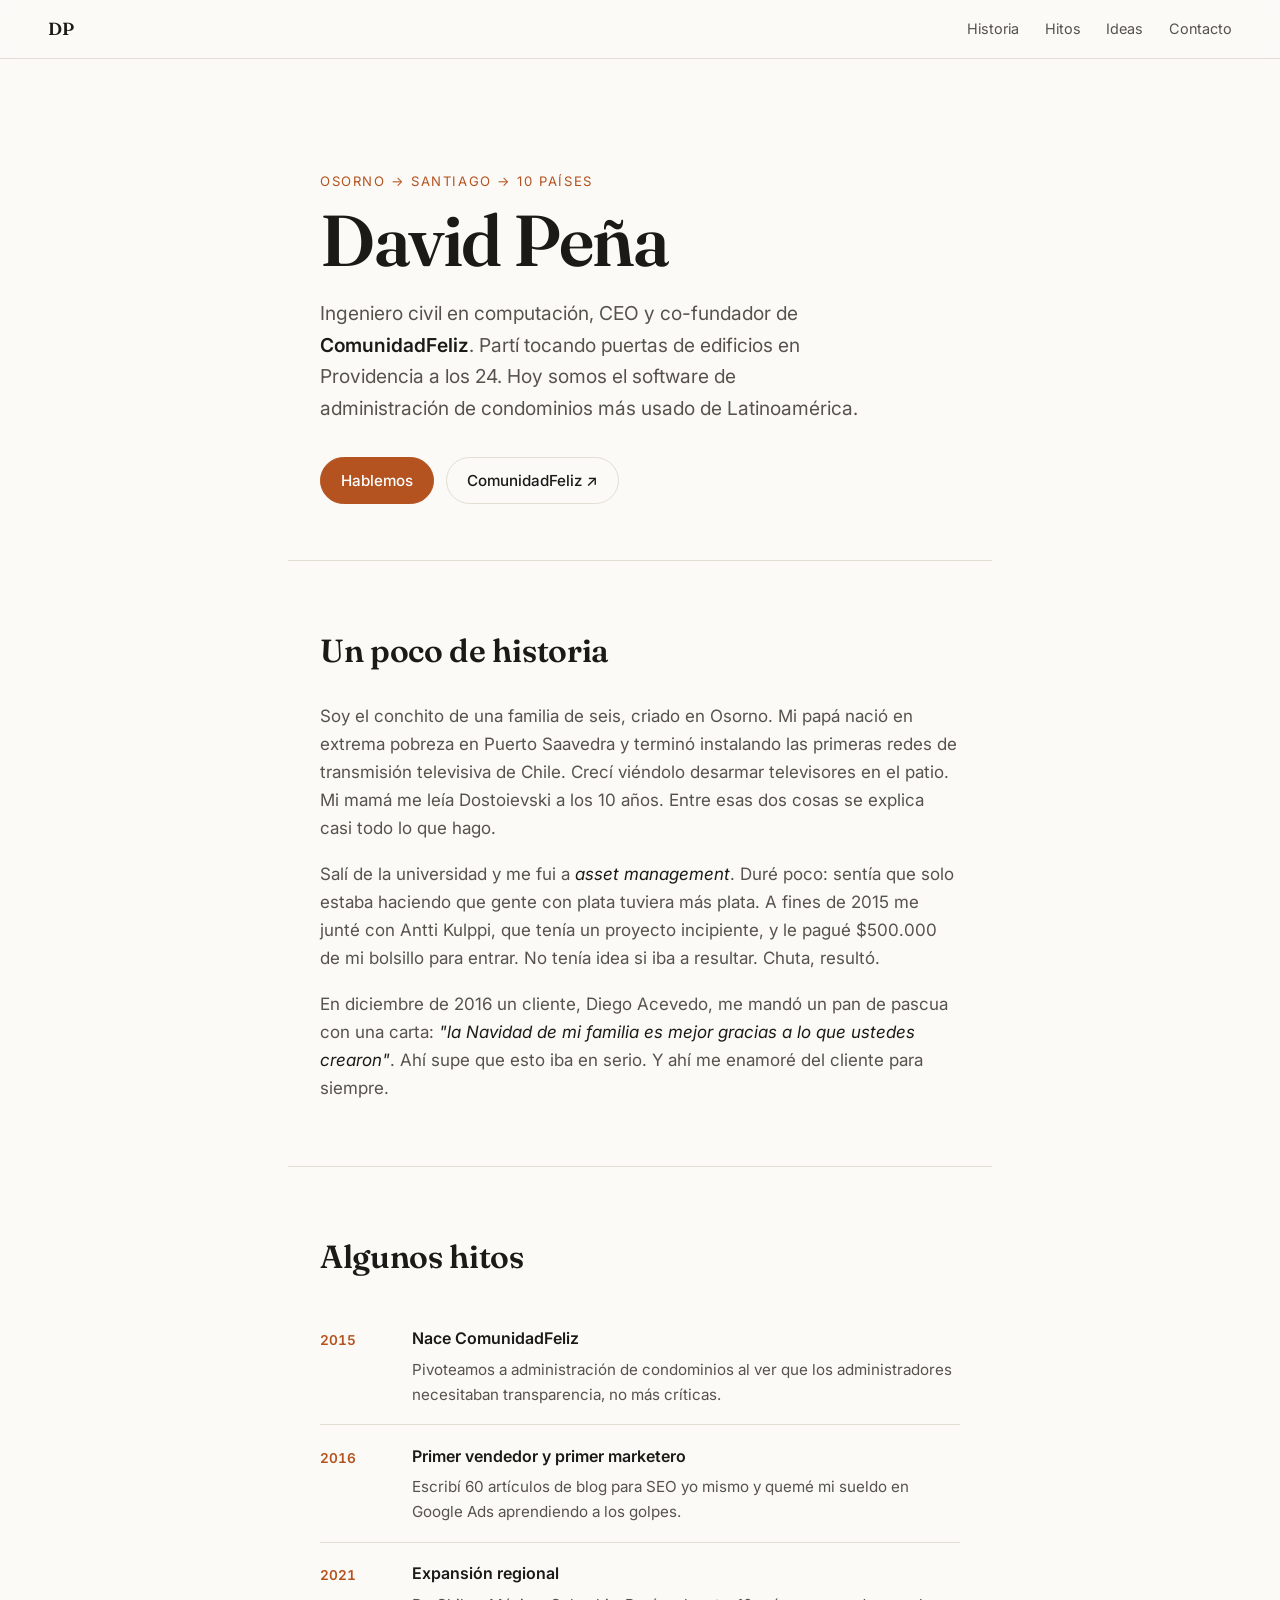
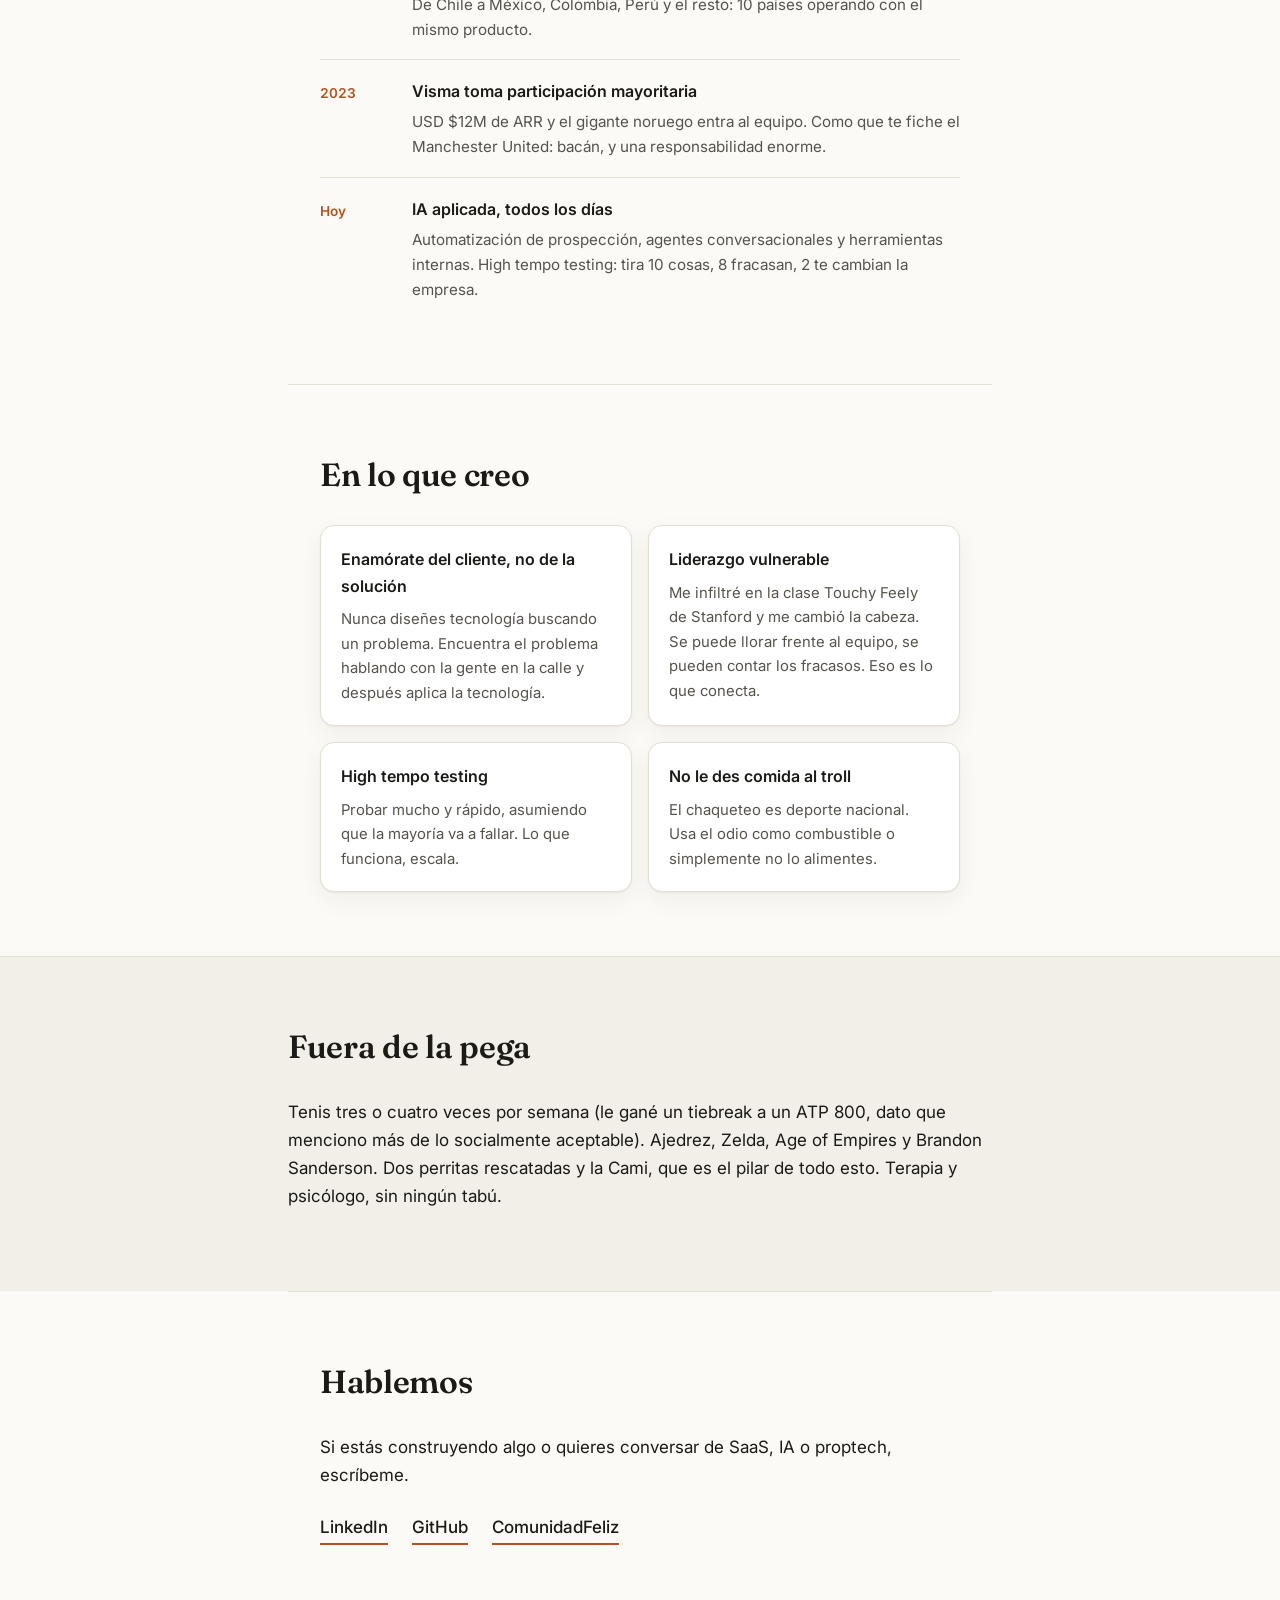
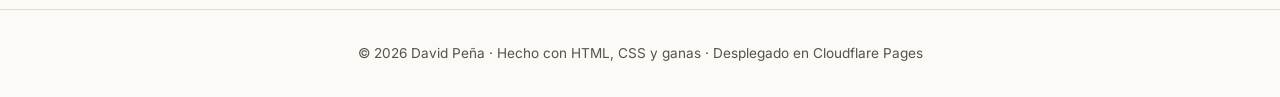
==== index.html @ cbbffc04 "Página personal de David Peña: HTML+CSS estático listo para Cloudflare Pages" ====
<!DOCTYPE html>
<html lang="es">
<head>
<meta charset="utf-8">
<meta name="viewport" content="width=device-width, initial-scale=1">
<title>David Peña — CEO & co-fundador de ComunidadFeliz</title>
<meta name="description" content="David Peña, ingeniero civil en computación, CEO y co-fundador de ComunidadFeliz. SaaS, proptech, inteligencia artificial y liderazgo desde la vulnerabilidad.">
<link rel="canonical" href="https://davidpena-web.pages.dev/">

<!-- Open Graph / redes sociales -->
<meta property="og:type" content="website">
<meta property="og:title" content="David Peña — CEO & co-fundador de ComunidadFeliz">
<meta property="og:description" content="De tocar puertas en Providencia a 10 países. SaaS, proptech e IA.">
<meta property="og:locale" content="es_CL">

<link rel="icon" href="data:image/svg+xml,<svg xmlns='http://www.w3.org/2000/svg' viewBox='0 0 100 100'><text y='.9em' font-size='90'>👋</text></svg>">
<link rel="preconnect" href="https://fonts.googleapis.com">
<link rel="preconnect" href="https://fonts.gstatic.com" crossorigin>
<link href="https://fonts.googleapis.com/css2?family=Fraunces:opsz,wght@9..144,400;9..144,600&family=Inter:wght@400;500;600&display=swap" rel="stylesheet">
<link rel="stylesheet" href="styles.css">
</head>
<body>

<a class="skip" href="#contenido">Saltar al contenido</a>

<header class="topbar">
  <span class="brand">DP</span>
  <nav>
    <a href="#historia">Historia</a>
    <a href="#hitos">Hitos</a>
    <a href="#ideas">Ideas</a>
    <a href="#contacto">Contacto</a>
  </nav>
</header>

<main id="contenido">

  <section class="hero">
    <p class="eyebrow">Osorno → Santiago → 10 países</p>
    <h1>David Peña</h1>
    <p class="lede">
      Ingeniero civil en computación, CEO y co-fundador de
      <strong>ComunidadFeliz</strong>. Partí tocando puertas de edificios en
      Providencia a los 24. Hoy somos el software de administración de
      condominios más usado de Latinoamérica.
    </p>
    <div class="cta">
      <a class="btn btn-primary" href="#contacto">Hablemos</a>
      <a class="btn" href="https://comunidadfeliz.cl" target="_blank" rel="noopener">ComunidadFeliz ↗</a>
    </div>
  </section>

  <section id="historia" class="block">
    <h2>Un poco de historia</h2>
    <div class="prose">
      <p>
        Soy el conchito de una familia de seis, criado en Osorno. Mi papá nació
        en extrema pobreza en Puerto Saavedra y terminó instalando las primeras
        redes de transmisión televisiva de Chile. Crecí viéndolo desarmar
        televisores en el patio. Mi mamá me leía Dostoievski a los 10 años.
        Entre esas dos cosas se explica casi todo lo que hago.
      </p>
      <p>
        Salí de la universidad y me fui a <em>asset management</em>. Duré poco:
        sentía que solo estaba haciendo que gente con plata tuviera más plata.
        A fines de 2015 me junté con Antti Kulppi, que tenía un proyecto
        incipiente, y le pagué $500.000 de mi bolsillo para entrar. No tenía
        idea si iba a resultar. Chuta, resultó.
      </p>
      <p>
        En diciembre de 2016 un cliente, Diego Acevedo, me mandó un pan de
        pascua con una carta: <em>"la Navidad de mi familia es mejor gracias a
        lo que ustedes crearon"</em>. Ahí supe que esto iba en serio. Y ahí me
        enamoré del cliente para siempre.
      </p>
    </div>
  </section>

  <section id="hitos" class="block">
    <h2>Algunos hitos</h2>
    <ul class="timeline">
      <li>
        <span class="year">2015</span>
        <div>
          <h3>Nace ComunidadFeliz</h3>
          <p>Pivoteamos a administración de condominios al ver que los administradores necesitaban transparencia, no más críticas.</p>
        </div>
      </li>
      <li>
        <span class="year">2016</span>
        <div>
          <h3>Primer vendedor y primer marketero</h3>
          <p>Escribí 60 artículos de blog para SEO yo mismo y quemé mi sueldo en Google Ads aprendiendo a los golpes.</p>
        </div>
      </li>
      <li>
        <span class="year">2021</span>
        <div>
          <h3>Expansión regional</h3>
          <p>De Chile a México, Colombia, Perú y el resto: 10 países operando con el mismo producto.</p>
        </div>
      </li>
      <li>
        <span class="year">2023</span>
        <div>
          <h3>Visma toma participación mayoritaria</h3>
          <p>USD $12M de ARR y el gigante noruego entra al equipo. Como que te fiche el Manchester United: bacán, y una responsabilidad enorme.</p>
        </div>
      </li>
      <li>
        <span class="year">Hoy</span>
        <div>
          <h3>IA aplicada, todos los días</h3>
          <p>Automatización de prospección, agentes conversacionales y herramientas internas. High tempo testing: tira 10 cosas, 8 fracasan, 2 te cambian la empresa.</p>
        </div>
      </li>
    </ul>
  </section>

  <section id="ideas" class="block">
    <h2>En lo que creo</h2>
    <div class="cards">
      <article class="card">
        <h3>Enamórate del cliente, no de la solución</h3>
        <p>Nunca diseñes tecnología buscando un problema. Encuentra el problema hablando con la gente en la calle y después aplica la tecnología.</p>
      </article>
      <article class="card">
        <h3>Liderazgo vulnerable</h3>
        <p>Me infiltré en la clase Touchy Feely de Stanford y me cambió la cabeza. Se puede llorar frente al equipo, se pueden contar los fracasos. Eso es lo que conecta.</p>
      </article>
      <article class="card">
        <h3>High tempo testing</h3>
        <p>Probar mucho y rápido, asumiendo que la mayoría va a fallar. Lo que funciona, escala.</p>
      </article>
      <article class="card">
        <h3>No le des comida al troll</h3>
        <p>El chaqueteo es deporte nacional. Usa el odio como combustible o simplemente no lo alimentes.</p>
      </article>
    </div>
  </section>

  <section class="block block-light">
    <h2>Fuera de la pega</h2>
    <p class="prose">
      Tenis tres o cuatro veces por semana (le gané un tiebreak a un ATP 800,
      dato que menciono más de lo socialmente aceptable). Ajedrez, Zelda,
      Age of Empires y Brandon Sanderson. Dos perritas rescatadas y la Cami,
      que es el pilar de todo esto. Terapia y psicólogo, sin ningún tabú.
    </p>
  </section>

  <section id="contacto" class="block">
    <h2>Hablemos</h2>
    <p class="prose">Si estás construyendo algo o quieres conversar de SaaS, IA o proptech, escríbeme.</p>
    <div class="links">
      <a href="https://www.linkedin.com/in/davidpenamartinez/" target="_blank" rel="noopener">LinkedIn</a>
      <a href="https://github.com/davidpenamartinez" target="_blank" rel="noopener">GitHub</a>
      <a href="https://comunidadfeliz.cl" target="_blank" rel="noopener">ComunidadFeliz</a>
    </div>
  </section>

</main>

<footer>
  <p>© <span id="year">2026</span> David Peña · Hecho con HTML, CSS y ganas · Desplegado en Cloudflare Pages</p>
</footer>

<script>
  document.getElementById('year').textContent = new Date().getFullYear();
</script>

</body>
</html>
---- styles.css ----
/* ---------------------------------------------------------------
   David Peña — hoja de estilos
   Todo en un solo archivo, sin frameworks ni build step.
   --------------------------------------------------------------- */

:root {
  --bg:        #fbfaf7;
  --bg-alt:    #f2efe8;
  --ink:       #1b1a17;
  --ink-soft:  #56534c;
  --line:      #e2ded3;
  --accent:    #b4531f;
  --card:      #ffffff;
  --shadow:    0 1px 2px rgba(27,26,23,.05), 0 8px 24px rgba(27,26,23,.05);
  --maxw:      44rem;
}

@media (prefers-color-scheme: dark) {
  :root {
    --bg:       #14130f;
    --bg-alt:   #1c1a15;
    --ink:      #f2efe8;
    --ink-soft: #a9a49a;
    --line:     #2e2b24;
    --accent:   #f0925a;
    --card:     #1c1a15;
    --shadow:   0 1px 2px rgba(0,0,0,.3), 0 8px 24px rgba(0,0,0,.25);
  }
}

* { box-sizing: border-box; }

html { scroll-behavior: smooth; }

body {
  margin: 0;
  background: var(--bg);
  color: var(--ink);
  font-family: 'Inter', -apple-system, BlinkMacSystemFont, 'Segoe UI', sans-serif;
  font-size: 17px;
  line-height: 1.65;
  -webkit-font-smoothing: antialiased;
}

.skip {
  position: absolute;
  left: -9999px;
}
.skip:focus {
  left: 1rem; top: 1rem;
  background: var(--accent); color: #fff;
  padding: .5rem 1rem; border-radius: 6px; z-index: 10;
}

/* --- Barra superior --- */
.topbar {
  position: sticky; top: 0; z-index: 5;
  display: flex; align-items: center; justify-content: space-between;
  gap: 1rem;
  padding: .9rem clamp(1rem, 5vw, 3rem);
  background: color-mix(in srgb, var(--bg) 85%, transparent);
  backdrop-filter: blur(10px);
  border-bottom: 1px solid var(--line);
}

.brand {
  font-family: 'Fraunces', Georgia, serif;
  font-weight: 600;
  font-size: 1.1rem;
  letter-spacing: .02em;
}

.topbar nav {
  display: flex;
  flex-wrap: wrap;
  gap: clamp(.75rem, 3vw, 1.6rem);
}

.topbar nav a {
  color: var(--ink-soft);
  text-decoration: none;
  font-size: .9rem;
  white-space: nowrap;
}
.topbar nav a:hover { color: var(--accent); }

/* --- Hero --- */
.hero {
  max-width: var(--maxw);
  margin: 0 auto;
  padding: clamp(3.5rem, 12vw, 7rem) clamp(1.25rem, 5vw, 2rem) clamp(2rem, 6vw, 3.5rem);
}

.eyebrow {
  margin: 0 0 .75rem;
  font-size: .82rem;
  letter-spacing: .12em;
  text-transform: uppercase;
  color: var(--accent);
}

h1 {
  font-family: 'Fraunces', Georgia, serif;
  font-weight: 600;
  font-size: clamp(2.75rem, 11vw, 4.5rem);
  line-height: 1.02;
  letter-spacing: -.02em;
  margin: 0 0 1.25rem;
}

.lede {
  font-size: clamp(1.05rem, 2.6vw, 1.2rem);
  color: var(--ink-soft);
  margin: 0 0 2rem;
  max-width: 34rem;
}
.lede strong { color: var(--ink); font-weight: 600; }

.cta { display: flex; flex-wrap: wrap; gap: .75rem; }

.btn {
  display: inline-block;
  padding: .65rem 1.25rem;
  border: 1px solid var(--line);
  border-radius: 999px;
  color: var(--ink);
  text-decoration: none;
  font-size: .95rem;
  font-weight: 500;
  transition: transform .15s ease, border-color .15s ease;
}
.btn:hover { transform: translateY(-1px); border-color: var(--accent); }

.btn-primary {
  background: var(--accent);
  border-color: var(--accent);
  color: #fff;
}

/* --- Bloques --- */
.block {
  max-width: var(--maxw);
  margin: 0 auto;
  padding: clamp(2.5rem, 8vw, 4rem) clamp(1.25rem, 5vw, 2rem);
  border-top: 1px solid var(--line);
}

.block-light {
  background: var(--bg-alt);
  max-width: none;
  border-top: 1px solid var(--line);
}
.block-light > * { max-width: var(--maxw); margin-inline: auto; }

h2 {
  font-family: 'Fraunces', Georgia, serif;
  font-weight: 600;
  font-size: clamp(1.6rem, 5vw, 2rem);
  letter-spacing: -.01em;
  margin: 0 0 1.5rem;
}

.prose p { margin: 0 0 1.1rem; color: var(--ink-soft); }
.prose p:last-child { margin-bottom: 0; }
.prose em { color: var(--ink); font-style: italic; }

/* --- Línea de tiempo --- */
.timeline { list-style: none; margin: 0; padding: 0; }

.timeline li {
  display: grid;
  grid-template-columns: 4.5rem 1fr;
  gap: 1.25rem;
  padding: 1.1rem 0;
  border-bottom: 1px solid var(--line);
}
.timeline li:last-child { border-bottom: 0; }

.year {
  font-variant-numeric: tabular-nums;
  font-size: .85rem;
  font-weight: 600;
  color: var(--accent);
  padding-top: .25rem;
}

.timeline h3 { margin: 0 0 .3rem; font-size: 1rem; font-weight: 600; }
.timeline p  { margin: 0; color: var(--ink-soft); font-size: .95rem; }

/* --- Tarjetas de ideas --- */
.cards {
  display: grid;
  grid-template-columns: repeat(auto-fit, minmax(15rem, 1fr));
  gap: 1rem;
}

.card {
  background: var(--card);
  border: 1px solid var(--line);
  border-radius: 14px;
  padding: 1.25rem;
  box-shadow: var(--shadow);
}
.card h3 { margin: 0 0 .5rem; font-size: 1rem; font-weight: 600; }
.card p  { margin: 0; color: var(--ink-soft); font-size: .93rem; }

/* --- Contacto --- */
.links { display: flex; flex-wrap: wrap; gap: 1.5rem; margin-top: 1.5rem; }
.links a {
  color: var(--ink);
  text-decoration: none;
  border-bottom: 2px solid var(--accent);
  padding-bottom: 2px;
  font-weight: 500;
}
.links a:hover { color: var(--accent); }

/* --- Pie --- */
footer {
  border-top: 1px solid var(--line);
  padding: 2rem clamp(1.25rem, 5vw, 2rem);
  text-align: center;
}
footer p { margin: 0; color: var(--ink-soft); font-size: .85rem; }

@media (prefers-reduced-motion: reduce) {
  html { scroll-behavior: auto; }
  .btn { transition: none; }
}
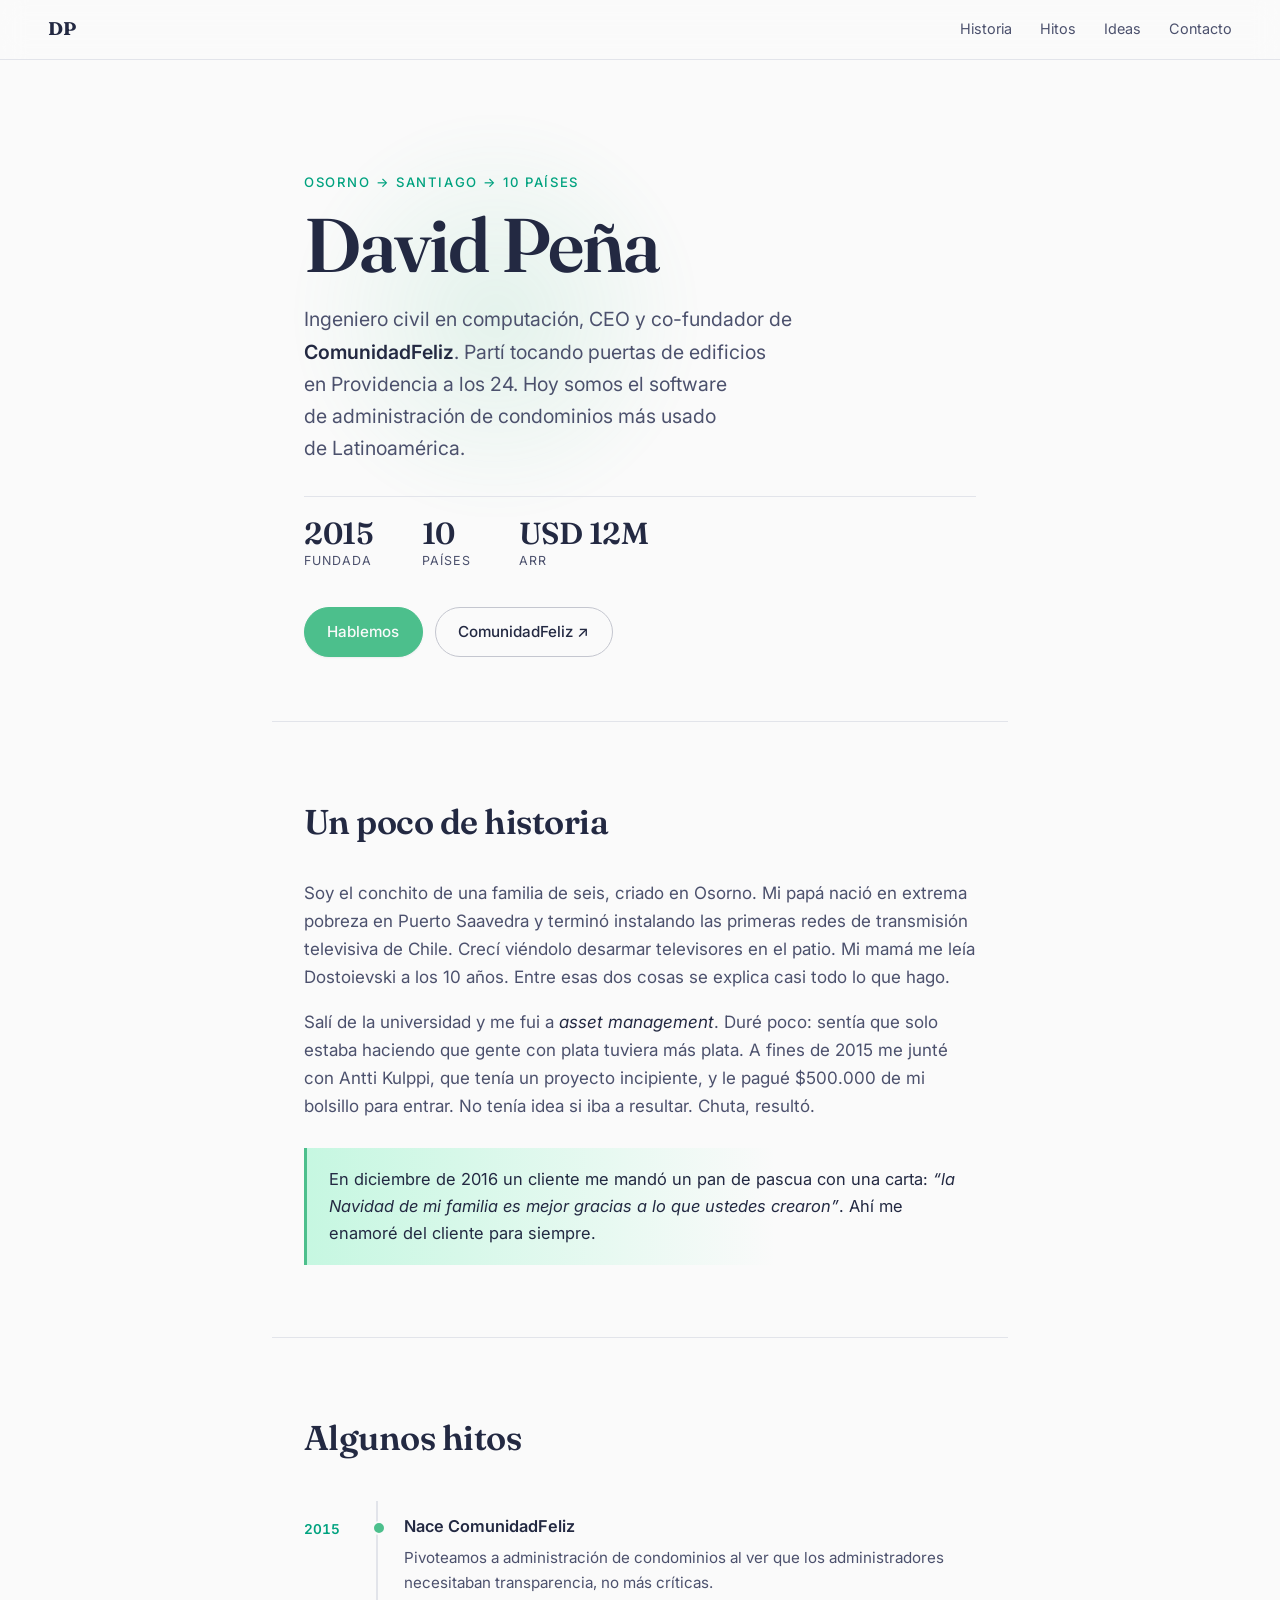
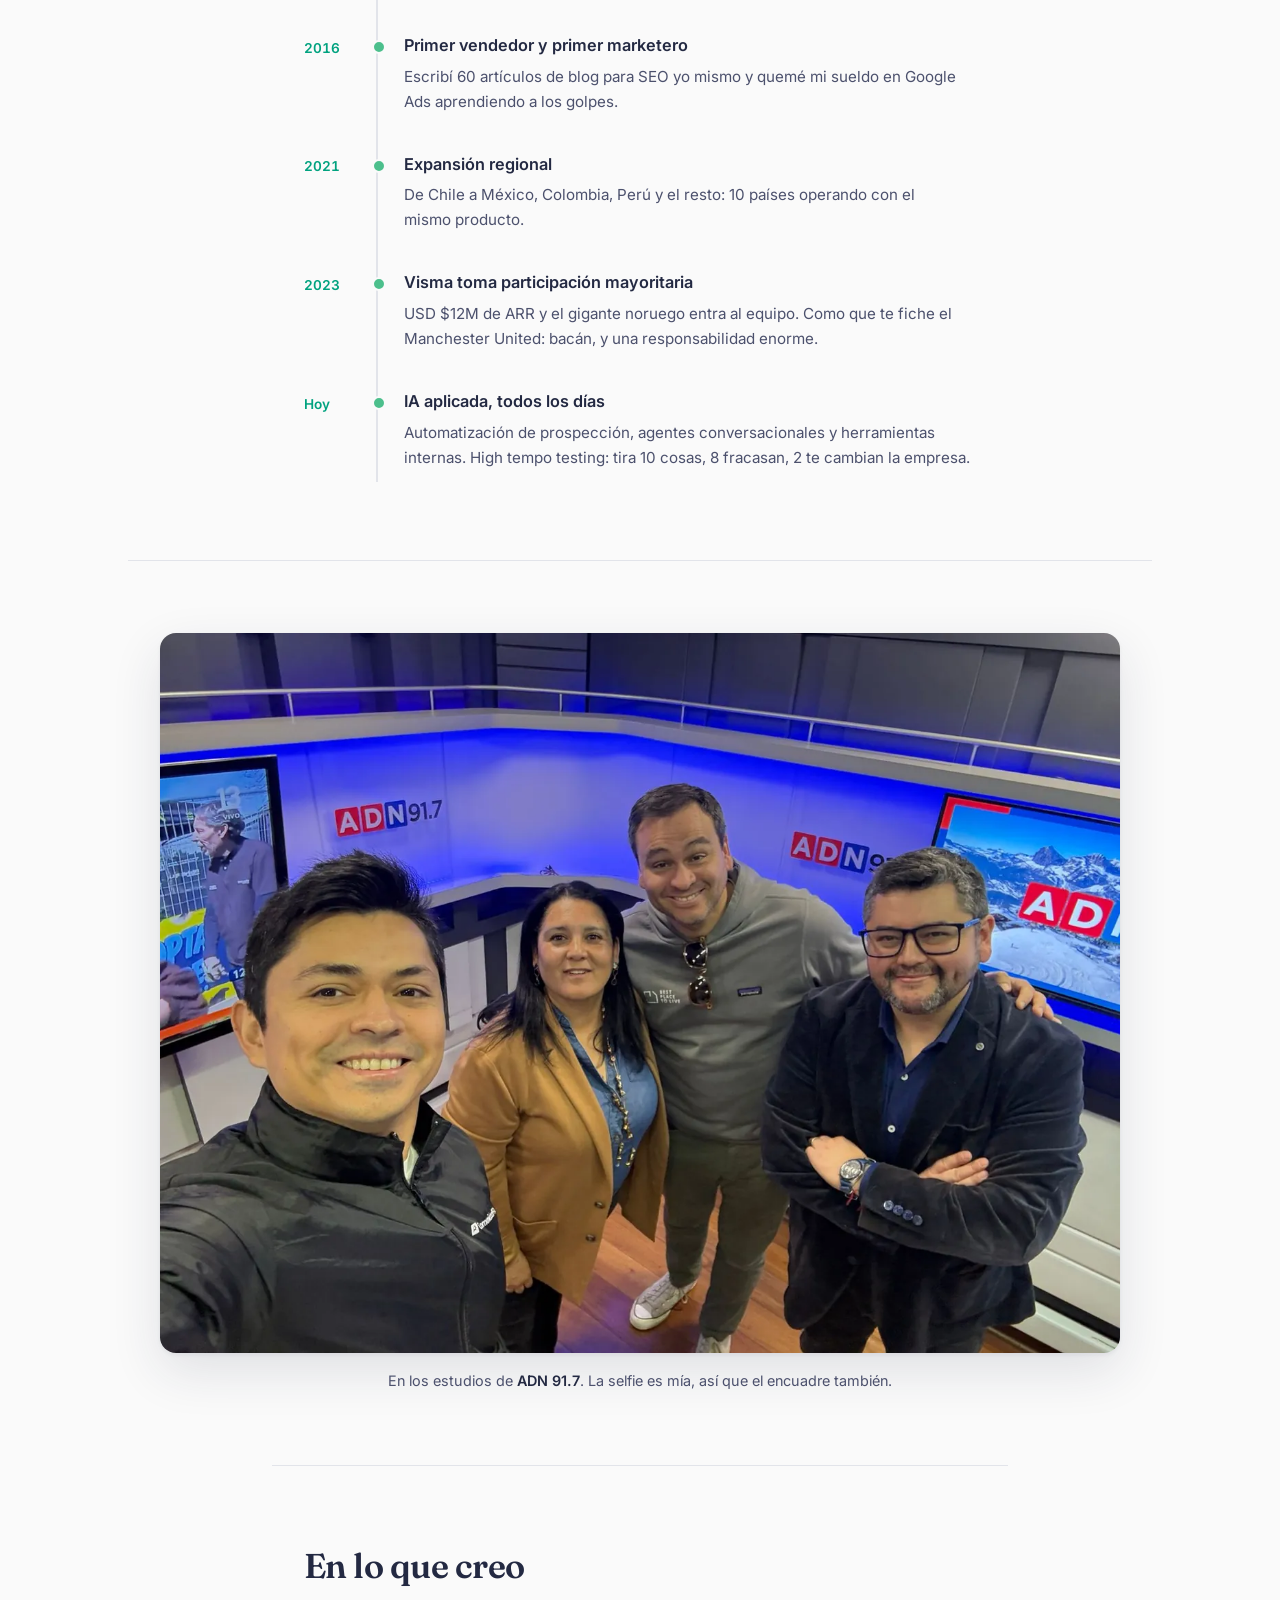
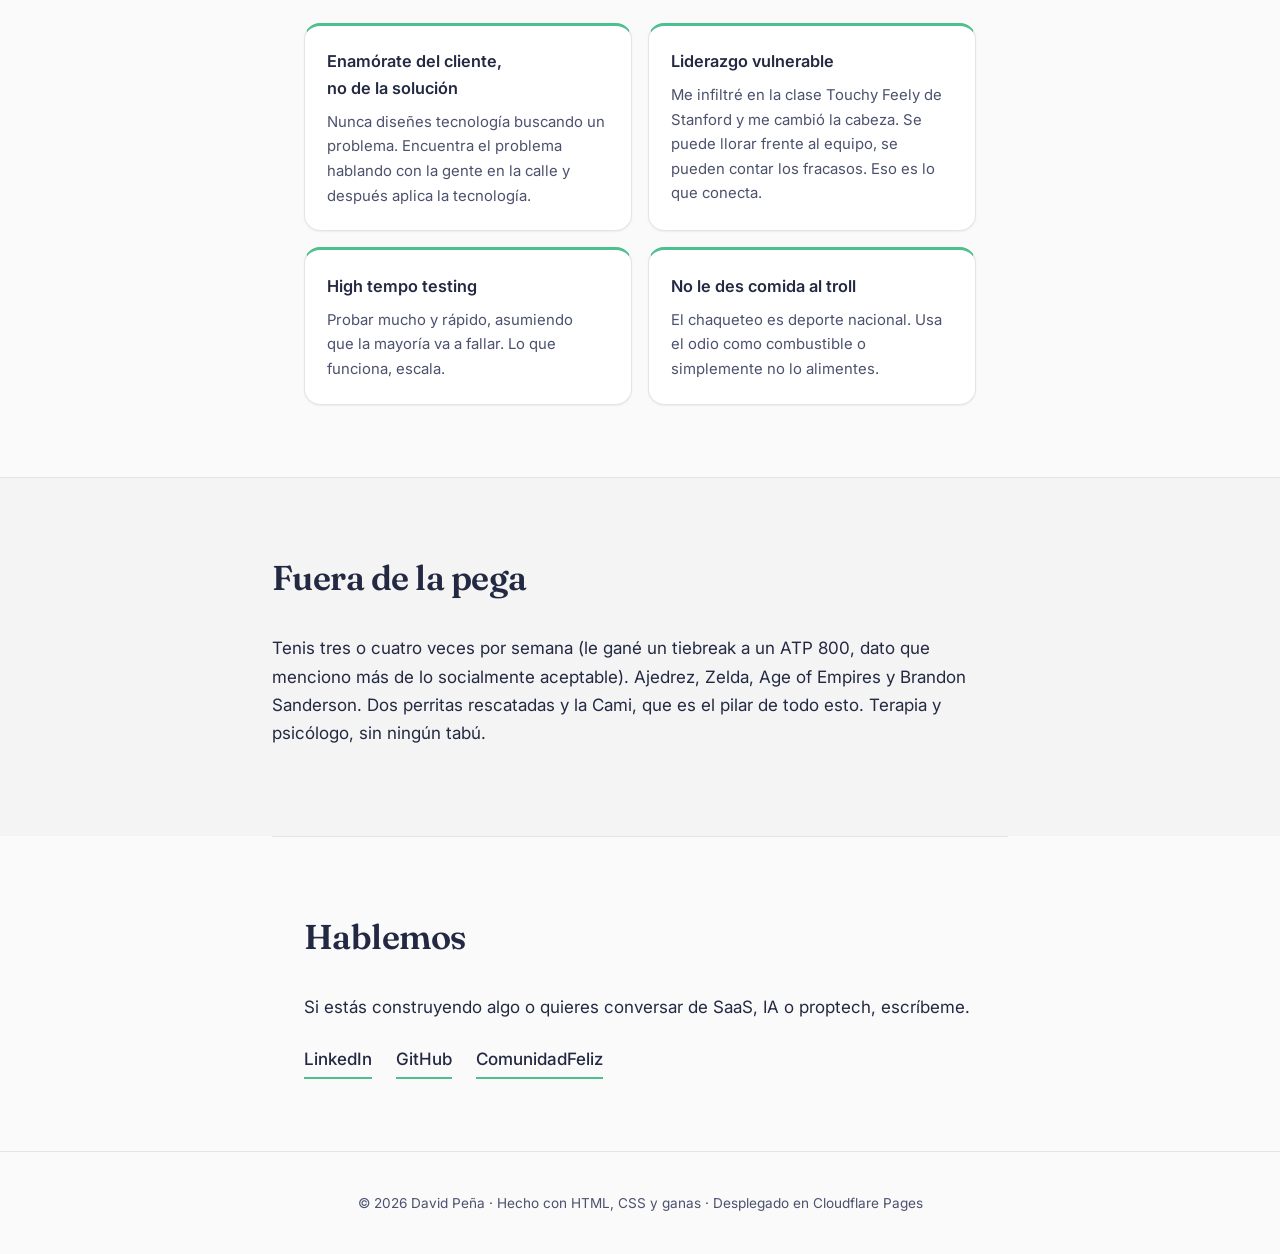
==== commit 287c54d9: "Agrega la foto en ADN y mejora el diseño - Foto en su propia sección, servida como WebP con JPEG de " ====
--- a/index.html
+++ b/index.html
@@ -11,12 +11,14 @@
 <meta property="og:type" content="website">
 <meta property="og:title" content="David Peña — CEO & co-fundador de ComunidadFeliz">
 <meta property="og:description" content="De tocar puertas en Providencia a 10 países. SaaS, proptech e IA.">
+<meta property="og:image" content="https://davidpena-web.pages.dev/img/david-adn.jpg">
 <meta property="og:locale" content="es_CL">
-
-<link rel="icon" href="data:image/svg+xml,<svg xmlns='http://www.w3.org/2000/svg' viewBox='0 0 100 100'><text y='.9em' font-size='90'>👋</text></svg>">
+<meta name="twitter:card" content="summary_large_image">
+
+<link rel="icon" href="img/favicon.svg" type="image/svg+xml">
 <link rel="preconnect" href="https://fonts.googleapis.com">
 <link rel="preconnect" href="https://fonts.gstatic.com" crossorigin>
-<link href="https://fonts.googleapis.com/css2?family=Fraunces:opsz,wght@9..144,400;9..144,600&family=Inter:wght@400;500;600&display=swap" rel="stylesheet">
+<link href="https://fonts.googleapis.com/css2?family=Fraunces:opsz,wght@9..144,400;9..144,600;9..144,700&family=Inter:wght@400;500;600&display=swap" rel="stylesheet">
 <link rel="stylesheet" href="styles.css">
 </head>
 <body>
@@ -24,7 +26,7 @@
 <a class="skip" href="#contenido">Saltar al contenido</a>
 
 <header class="topbar">
-  <span class="brand">DP</span>
+  <a class="brand" href="#contenido">DP</a>
   <nav>
     <a href="#historia">Historia</a>
     <a href="#hitos">Hitos</a>
@@ -36,6 +38,7 @@
 <main id="contenido">
 
   <section class="hero">
+    <div class="hero-glow" aria-hidden="true"></div>
     <p class="eyebrow">Osorno → Santiago → 10 países</p>
     <h1>David Peña</h1>
     <p class="lede">
@@ -44,13 +47,20 @@
       Providencia a los 24. Hoy somos el software de administración de
       condominios más usado de Latinoamérica.
     </p>
+
+    <dl class="stats">
+      <div><dt>Fundada</dt><dd>2015</dd></div>
+      <div><dt>Países</dt><dd>10</dd></div>
+      <div><dt>ARR</dt><dd>USD 12M</dd></div>
+    </dl>
+
     <div class="cta">
       <a class="btn btn-primary" href="#contacto">Hablemos</a>
       <a class="btn" href="https://comunidadfeliz.cl" target="_blank" rel="noopener">ComunidadFeliz ↗</a>
     </div>
   </section>
 
-  <section id="historia" class="block">
+  <section id="historia" class="block reveal">
     <h2>Un poco de historia</h2>
     <div class="prose">
       <p>
@@ -67,18 +77,17 @@
         incipiente, y le pagué $500.000 de mi bolsillo para entrar. No tenía
         idea si iba a resultar. Chuta, resultó.
       </p>
-      <p>
-        En diciembre de 2016 un cliente, Diego Acevedo, me mandó un pan de
-        pascua con una carta: <em>"la Navidad de mi familia es mejor gracias a
-        lo que ustedes crearon"</em>. Ahí supe que esto iba en serio. Y ahí me
-        enamoré del cliente para siempre.
-      </p>
-    </div>
-  </section>
-
-  <section id="hitos" class="block">
+      <blockquote>
+        En diciembre de 2016 un cliente me mandó un pan de pascua con una carta:
+        <em>“la Navidad de mi familia es mejor gracias a lo que ustedes crearon”</em>.
+        Ahí me enamoré del cliente para siempre.
+      </blockquote>
+    </div>
+  </section>
+
+  <section id="hitos" class="block reveal">
     <h2>Algunos hitos</h2>
-    <ul class="timeline">
+    <ol class="timeline">
       <li>
         <span class="year">2015</span>
         <div>
@@ -114,10 +123,24 @@
           <p>Automatización de prospección, agentes conversacionales y herramientas internas. High tempo testing: tira 10 cosas, 8 fracasan, 2 te cambian la empresa.</p>
         </div>
       </li>
-    </ul>
-  </section>
-
-  <section id="ideas" class="block">
+    </ol>
+  </section>
+
+  <section class="block block-wide reveal">
+    <figure class="foto">
+      <picture>
+        <source srcset="img/david-adn.webp" type="image/webp">
+        <img src="img/david-adn.jpg" width="1400" height="1050" loading="lazy" decoding="async"
+             alt="David Peña junto a otras tres personas en el estudio de la radio ADN 91.7.">
+      </picture>
+      <figcaption>
+        En los estudios de <strong>ADN 91.7</strong>. La selfie es mía, así que
+        el encuadre también.
+      </figcaption>
+    </figure>
+  </section>
+
+  <section id="ideas" class="block reveal">
     <h2>En lo que creo</h2>
     <div class="cards">
       <article class="card">
@@ -139,7 +162,7 @@
     </div>
   </section>
 
-  <section class="block block-light">
+  <section class="block block-light reveal">
     <h2>Fuera de la pega</h2>
     <p class="prose">
       Tenis tres o cuatro veces por semana (le gané un tiebreak a un ATP 800,
@@ -149,7 +172,7 @@
     </p>
   </section>
 
-  <section id="contacto" class="block">
+  <section id="contacto" class="block reveal">
     <h2>Hablemos</h2>
     <p class="prose">Si estás construyendo algo o quieres conversar de SaaS, IA o proptech, escríbeme.</p>
     <div class="links">
@@ -167,6 +190,19 @@
 
 <script>
   document.getElementById('year').textContent = new Date().getFullYear();
+
+  // Aparición suave al hacer scroll. Si el sistema pide menos movimiento,
+  // no se activa y todo queda visible desde el principio.
+  var menosMovimiento = window.matchMedia('(prefers-reduced-motion: reduce)').matches;
+  if (!menosMovimiento && 'IntersectionObserver' in window) {
+    document.documentElement.classList.add('anim');
+    var obs = new IntersectionObserver(function (entradas) {
+      entradas.forEach(function (e) {
+        if (e.isIntersecting) { e.target.classList.add('visible'); obs.unobserve(e.target); }
+      });
+    }, { rootMargin: '0px 0px -10% 0px' });
+    document.querySelectorAll('.reveal').forEach(function (el) { obs.observe(el); });
+  }
 </script>
 
 </body>
--- a/styles.css
+++ b/styles.css
@@ -1,30 +1,55 @@
 /* ---------------------------------------------------------------
    David Peña — hoja de estilos
    Todo en un solo archivo, sin frameworks ni build step.
+
+   Paleta: verde de marca de ComunidadFeliz.
+   Regla del design system: #4CBF8C se usa como RELLENO (botones,
+   bordes, acentos). Para TEXTO en verde sobre blanco el único valor
+   accesible en WCAG es #00A27F — por eso hay dos tokens distintos.
    --------------------------------------------------------------- */
 
 :root {
-  --bg:        #fbfaf7;
-  --bg-alt:    #f2efe8;
-  --ink:       #1b1a17;
-  --ink-soft:  #56534c;
-  --line:      #e2ded3;
-  --accent:    #b4531f;
-  --card:      #ffffff;
-  --shadow:    0 1px 2px rgba(27,26,23,.05), 0 8px 24px rgba(27,26,23,.05);
-  --maxw:      44rem;
+  --bg:           #fafafa;
+  --bg-alt:       #f4f4f4;
+  --ink:          #232942;
+  --ink-soft:     #4c516d;
+  --line:         #e2e4ea;
+  --line-strong:  #c4c6cf;
+
+  --accent:       #4cbf8c;  /* relleno: botones, bordes, subrayados */
+  --accent-text:  #00a27f;  /* texto verde accesible sobre claro */
+  --accent-hover: #50d6a5;
+  --accent-soft:  #c6f7e1;  /* fondos verdes suaves */
+  --on-accent:    #fafafa;  /* texto sobre relleno verde */
+
+  --card:         #ffffff;
+  --shadow-sm:    0 1px 2px rgba(35,41,66,.06);
+  --shadow-md:    0 1px 2px rgba(35,41,66,.06), 0 10px 30px rgba(35,41,66,.07);
+  --shadow-lg:    0 2px 4px rgba(35,41,66,.06), 0 18px 50px rgba(35,41,66,.12);
+
+  --maxw:         46rem;
+  --maxw-wide:    64rem;
+  --radius:       16px;
 }
 
 @media (prefers-color-scheme: dark) {
   :root {
-    --bg:       #14130f;
-    --bg-alt:   #1c1a15;
-    --ink:      #f2efe8;
-    --ink-soft: #a9a49a;
-    --line:     #2e2b24;
-    --accent:   #f0925a;
-    --card:     #1c1a15;
-    --shadow:   0 1px 2px rgba(0,0,0,.3), 0 8px 24px rgba(0,0,0,.25);
+    --bg:          #1d1d28;
+    --bg-alt:      #272733;
+    --ink:         #fafafa;
+    --ink-soft:    #a9acb9;
+    --line:        #32323f;
+    --line-strong: #3e3e51;
+
+    /* sobre fondo oscuro el verde claro es el que rinde en contraste */
+    --accent:      #4cbf8c;
+    --accent-text: #50d6a5;
+    --accent-soft: #1f3b32;
+
+    --card:        #272733;
+    --shadow-sm:   0 1px 2px rgba(0,0,28,.4);
+    --shadow-md:   0 1px 2px rgba(0,0,28,.4), 0 10px 30px rgba(0,0,28,.35);
+    --shadow-lg:   0 2px 4px rgba(0,0,28,.4), 0 18px 50px rgba(0,0,28,.45);
   }
 }
 
@@ -40,16 +65,24 @@
   font-size: 17px;
   line-height: 1.65;
   -webkit-font-smoothing: antialiased;
-}
-
-.skip {
-  position: absolute;
-  left: -9999px;
-}
+  text-rendering: optimizeLegibility;
+}
+
+img { max-width: 100%; height: auto; display: block; }
+
+::selection { background: var(--accent); color: var(--on-accent); }
+
+:focus-visible {
+  outline: 2px solid var(--accent-text);
+  outline-offset: 3px;
+  border-radius: 4px;
+}
+
+.skip { position: absolute; left: -9999px; }
 .skip:focus {
   left: 1rem; top: 1rem;
-  background: var(--accent); color: #fff;
-  padding: .5rem 1rem; border-radius: 6px; z-index: 10;
+  background: var(--accent); color: var(--on-accent);
+  padding: .5rem 1rem; border-radius: 8px; z-index: 10;
 }
 
 /* --- Barra superior --- */
@@ -58,134 +91,259 @@
   display: flex; align-items: center; justify-content: space-between;
   gap: 1rem;
   padding: .9rem clamp(1rem, 5vw, 3rem);
-  background: color-mix(in srgb, var(--bg) 85%, transparent);
-  backdrop-filter: blur(10px);
+  background: color-mix(in srgb, var(--bg) 82%, transparent);
+  backdrop-filter: blur(12px);
   border-bottom: 1px solid var(--line);
 }
 
 .brand {
   font-family: 'Fraunces', Georgia, serif;
-  font-weight: 600;
-  font-size: 1.1rem;
+  font-weight: 700;
+  font-size: 1.15rem;
   letter-spacing: .02em;
-}
+  color: var(--ink);
+  text-decoration: none;
+}
+.brand:hover { color: var(--accent-text); }
 
 .topbar nav {
   display: flex;
   flex-wrap: wrap;
-  gap: clamp(.75rem, 3vw, 1.6rem);
+  gap: clamp(.75rem, 3vw, 1.75rem);
 }
 
 .topbar nav a {
+  position: relative;
   color: var(--ink-soft);
   text-decoration: none;
   font-size: .9rem;
   white-space: nowrap;
-}
-.topbar nav a:hover { color: var(--accent); }
+  padding-bottom: 2px;
+}
+.topbar nav a::after {
+  content: '';
+  position: absolute; left: 0; right: 0; bottom: 0;
+  height: 2px; border-radius: 2px;
+  background: var(--accent);
+  transform: scaleX(0);
+  transform-origin: left;
+  transition: transform .2s ease;
+}
+.topbar nav a:hover { color: var(--ink); }
+.topbar nav a:hover::after { transform: scaleX(1); }
 
 /* --- Hero --- */
 .hero {
+  position: relative;
   max-width: var(--maxw);
   margin: 0 auto;
-  padding: clamp(3.5rem, 12vw, 7rem) clamp(1.25rem, 5vw, 2rem) clamp(2rem, 6vw, 3.5rem);
+  padding: clamp(3.5rem, 12vw, 7rem) clamp(1.25rem, 5vw, 2rem) clamp(2.5rem, 7vw, 4rem);
+}
+
+/* Halo verde muy tenue detrás del titular. Decorativo. */
+.hero-glow {
+  position: absolute;
+  top: clamp(1rem, 5vw, 3rem);
+  left: clamp(.5rem, 4vw, 1rem);
+  width: min(26rem, 80%);
+  aspect-ratio: 1;
+  background: radial-gradient(circle, var(--accent) 0%, transparent 68%);
+  opacity: .13;
+  filter: blur(18px);
+  pointer-events: none;
+  z-index: -1;
 }
 
 .eyebrow {
   margin: 0 0 .75rem;
   font-size: .82rem;
+  font-weight: 500;
   letter-spacing: .12em;
   text-transform: uppercase;
-  color: var(--accent);
+  color: var(--accent-text);
 }
 
 h1 {
   font-family: 'Fraunces', Georgia, serif;
   font-weight: 600;
-  font-size: clamp(2.75rem, 11vw, 4.5rem);
+  font-size: clamp(2.75rem, 11vw, 4.75rem);
   line-height: 1.02;
-  letter-spacing: -.02em;
+  letter-spacing: -.025em;
   margin: 0 0 1.25rem;
 }
 
 .lede {
-  font-size: clamp(1.05rem, 2.6vw, 1.2rem);
+  font-size: clamp(1.05rem, 2.6vw, 1.22rem);
   color: var(--ink-soft);
   margin: 0 0 2rem;
   max-width: 34rem;
+  text-wrap: pretty;
 }
 .lede strong { color: var(--ink); font-weight: 600; }
+
+/* --- Cifras del hero --- */
+.stats {
+  display: flex;
+  flex-wrap: wrap;
+  gap: clamp(1.5rem, 6vw, 3rem);
+  margin: 0 0 2.25rem;
+  padding: 1.25rem 0 0;
+  border-top: 1px solid var(--line);
+}
+.stats div { display: flex; flex-direction: column-reverse; }
+.stats dt {
+  font-size: .78rem;
+  letter-spacing: .08em;
+  text-transform: uppercase;
+  color: var(--ink-soft);
+}
+.stats dd {
+  margin: 0;
+  font-family: 'Fraunces', Georgia, serif;
+  font-size: clamp(1.5rem, 5vw, 1.9rem);
+  font-weight: 600;
+  line-height: 1.1;
+  letter-spacing: -.01em;
+  white-space: nowrap;
+}
 
 .cta { display: flex; flex-wrap: wrap; gap: .75rem; }
 
 .btn {
   display: inline-block;
-  padding: .65rem 1.25rem;
-  border: 1px solid var(--line);
+  padding: .7rem 1.4rem;
+  border: 1px solid var(--line-strong);
   border-radius: 999px;
   color: var(--ink);
   text-decoration: none;
   font-size: .95rem;
   font-weight: 500;
-  transition: transform .15s ease, border-color .15s ease;
-}
-.btn:hover { transform: translateY(-1px); border-color: var(--accent); }
+  white-space: nowrap;
+  transition: transform .15s ease, border-color .15s ease,
+              background-color .15s ease, box-shadow .15s ease;
+}
+.btn:hover {
+  transform: translateY(-2px);
+  border-color: var(--accent);
+  box-shadow: var(--shadow-sm);
+}
 
 .btn-primary {
   background: var(--accent);
   border-color: var(--accent);
-  color: #fff;
+  color: var(--on-accent);
+  box-shadow: var(--shadow-sm);
+}
+.btn-primary:hover {
+  background: var(--accent-hover);
+  border-color: var(--accent-hover);
+  box-shadow: var(--shadow-md);
 }
 
 /* --- Bloques --- */
 .block {
   max-width: var(--maxw);
   margin: 0 auto;
-  padding: clamp(2.5rem, 8vw, 4rem) clamp(1.25rem, 5vw, 2rem);
+  padding: clamp(2.75rem, 8vw, 4.5rem) clamp(1.25rem, 5vw, 2rem);
   border-top: 1px solid var(--line);
 }
+
+.block-wide { max-width: var(--maxw-wide); }
 
 .block-light {
   background: var(--bg-alt);
   max-width: none;
-  border-top: 1px solid var(--line);
 }
 .block-light > * { max-width: var(--maxw); margin-inline: auto; }
 
 h2 {
   font-family: 'Fraunces', Georgia, serif;
   font-weight: 600;
-  font-size: clamp(1.6rem, 5vw, 2rem);
-  letter-spacing: -.01em;
-  margin: 0 0 1.5rem;
-}
-
-.prose p { margin: 0 0 1.1rem; color: var(--ink-soft); }
+  font-size: clamp(1.7rem, 5vw, 2.15rem);
+  letter-spacing: -.015em;
+  margin: 0 0 1.75rem;
+}
+
+.prose p { margin: 0 0 1.1rem; color: var(--ink-soft); text-wrap: pretty; }
 .prose p:last-child { margin-bottom: 0; }
 .prose em { color: var(--ink); font-style: italic; }
 
+blockquote {
+  margin: 1.75rem 0 0;
+  padding: 1.1rem 0 1.1rem 1.4rem;
+  border-left: 3px solid var(--accent);
+  background: linear-gradient(90deg, var(--accent-soft), transparent 70%);
+  border-radius: 0 8px 8px 0;
+  color: var(--ink);
+  font-size: 1.03rem;
+  text-wrap: pretty;
+}
+blockquote em { font-style: italic; }
+
 /* --- Línea de tiempo --- */
-.timeline { list-style: none; margin: 0; padding: 0; }
+.timeline {
+  list-style: none;
+  margin: 0;
+  padding: 0;
+  position: relative;
+}
+/* Riel vertical que une los hitos */
+.timeline::before {
+  content: '';
+  position: absolute;
+  left: 4.5rem;
+  top: .4rem; bottom: .4rem;
+  width: 2px;
+  background: var(--line);
+}
 
 .timeline li {
+  position: relative;
   display: grid;
   grid-template-columns: 4.5rem 1fr;
-  gap: 1.25rem;
-  padding: 1.1rem 0;
-  border-bottom: 1px solid var(--line);
-}
-.timeline li:last-child { border-bottom: 0; }
+  gap: 1.75rem;
+  padding: 1.15rem 0;
+}
+
+/* Punto verde sobre el riel */
+.timeline li::before {
+  content: '';
+  position: absolute;
+  left: calc(4.5rem - 4px);
+  top: 1.65rem;
+  width: 10px; height: 10px;
+  border-radius: 50%;
+  background: var(--accent);
+  border: 2px solid var(--bg);
+}
 
 .year {
   font-variant-numeric: tabular-nums;
   font-size: .85rem;
   font-weight: 600;
-  color: var(--accent);
-  padding-top: .25rem;
-}
-
-.timeline h3 { margin: 0 0 .3rem; font-size: 1rem; font-weight: 600; }
-.timeline p  { margin: 0; color: var(--ink-soft); font-size: .95rem; }
+  color: var(--accent-text);
+  padding-top: .3rem;
+}
+
+.timeline h3 { margin: 0 0 .3rem; font-size: 1.02rem; font-weight: 600; }
+.timeline p  { margin: 0; color: var(--ink-soft); font-size: .95rem; text-wrap: pretty; }
+
+/* --- Foto --- */
+.foto { margin: 0; }
+.foto picture { display: block; }
+.foto img {
+  width: 100%;
+  border-radius: var(--radius);
+  box-shadow: var(--shadow-lg);
+}
+.foto figcaption {
+  margin-top: 1rem;
+  color: var(--ink-soft);
+  font-size: .9rem;
+  text-align: center;
+  text-wrap: pretty;
+}
+.foto figcaption strong { color: var(--ink); font-weight: 600; }
 
 /* --- Tarjetas de ideas --- */
 .cards {
@@ -197,12 +355,15 @@
 .card {
   background: var(--card);
   border: 1px solid var(--line);
-  border-radius: 14px;
-  padding: 1.25rem;
-  box-shadow: var(--shadow);
-}
-.card h3 { margin: 0 0 .5rem; font-size: 1rem; font-weight: 600; }
-.card p  { margin: 0; color: var(--ink-soft); font-size: .93rem; }
+  border-top: 3px solid var(--accent);
+  border-radius: var(--radius);
+  padding: 1.4rem;
+  box-shadow: var(--shadow-sm);
+  transition: transform .18s ease, box-shadow .18s ease;
+}
+.card:hover { transform: translateY(-3px); box-shadow: var(--shadow-md); }
+.card h3 { margin: 0 0 .5rem; font-size: 1.02rem; font-weight: 600; text-wrap: balance; }
+.card p  { margin: 0; color: var(--ink-soft); font-size: .93rem; text-wrap: pretty; }
 
 /* --- Contacto --- */
 .links { display: flex; flex-wrap: wrap; gap: 1.5rem; margin-top: 1.5rem; }
@@ -210,20 +371,40 @@
   color: var(--ink);
   text-decoration: none;
   border-bottom: 2px solid var(--accent);
-  padding-bottom: 2px;
+  padding-bottom: 3px;
   font-weight: 500;
-}
-.links a:hover { color: var(--accent); }
+  transition: color .15s ease, border-color .15s ease;
+}
+.links a:hover { color: var(--accent-text); border-color: var(--accent-text); }
 
 /* --- Pie --- */
 footer {
   border-top: 1px solid var(--line);
-  padding: 2rem clamp(1.25rem, 5vw, 2rem);
+  padding: 2.5rem clamp(1.25rem, 5vw, 2rem);
   text-align: center;
 }
-footer p { margin: 0; color: var(--ink-soft); font-size: .85rem; }
+footer p { margin: 0; color: var(--ink-soft); font-size: .85rem; text-wrap: pretty; }
+
+/* --- Aparición al hacer scroll ---
+   Solo se activa si el JS añadió .anim al <html>, y el JS no lo hace
+   cuando el sistema pide menos movimiento. Sin JS, todo visible. */
+.anim .reveal {
+  opacity: 0;
+  transform: translateY(14px);
+  transition: opacity .55s ease, transform .55s ease;
+}
+.anim .reveal.visible { opacity: 1; transform: none; }
 
 @media (prefers-reduced-motion: reduce) {
   html { scroll-behavior: auto; }
-  .btn { transition: none; }
-}
+  * { transition: none !important; animation: none !important; }
+  .anim .reveal { opacity: 1; transform: none; }
+}
+
+/* --- Ajustes de pantalla chica --- */
+@media (max-width: 30rem) {
+  .timeline::before { left: 3.25rem; }
+  .timeline li { grid-template-columns: 3.25rem 1fr; gap: 1.25rem; }
+  .timeline li::before { left: calc(3.25rem - 4px); }
+  .stats { gap: 1.25rem 2rem; }
+}
